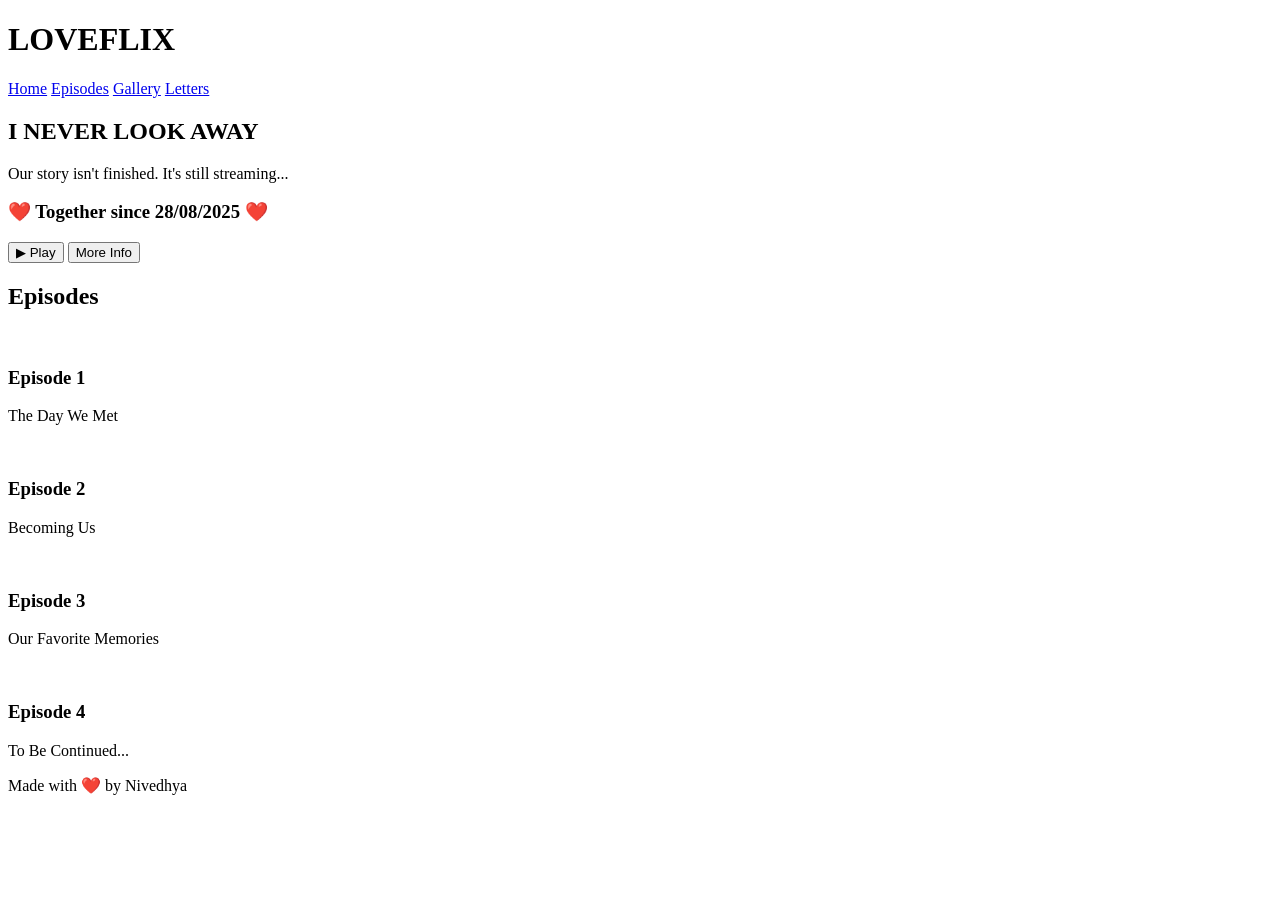
==== index.html @ 0dea814a "Rename !DOCTYPE html.txt to index.html" ====
<!DOCTYPE html>
<html lang="en">
<head>
    <meta charset="UTF-8">
    <meta name="viewport" content="width=device-width, initial-scale=1.0">
    <title>LOVEFLIX</title>

    <link rel="stylesheet" href="style.css">

    <link href="https://fonts.googleapis.com/css2?family=Bebas+Neue&family=Poppins:wght@300;400;600&display=swap" rel="stylesheet">
</head>
<body>

<header>
    <h1 class="logo">LOVEFLIX</h1>

    <nav>
        <a href="#">Home</a>
        <a href="#episodes">Episodes</a>
        <a href="#">Gallery</a>
        <a href="#">Letters</a>
    </nav>
</header>

<section class="hero">

    <div class="overlay"></div>

    <div class="hero-content">
        <h2>I NEVER LOOK AWAY</h2>

        <p>
            Our story isn't finished.
            It's still streaming...
        </p>

        <h3>❤️ Together since 28/08/2025 ❤️</h3>

        <div class="buttons">
            <button class="play">▶ Play</button>
            <button class="info">More Info</button>
        </div>
    </div>

</section>

<section id="episodes">

    <h2>Episodes</h2>

    <div class="episode-container">

        <div class="episode">
            <img src="images/ep1.jpg" alt="">
            <h3>Episode 1</h3>
            <p>The Day We Met</p>
        </div>

        <div class="episode">
            <img src="images/ep2.jpg" alt="">
            <h3>Episode 2</h3>
            <p>Becoming Us</p>
        </div>

        <div class="episode">
            <img src="images/ep3.jpg" alt="">
            <h3>Episode 3</h3>
            <p>Our Favorite Memories</p>
        </div>

        <div class="episode">
            <img src="images/ep4.jpg" alt="">
            <h3>Episode 4</h3>
            <p>To Be Continued...</p>
        </div>

    </div>

</section>

<footer>
    <p>Made with ❤️ by Nivedhya</p>
</footer>

<script src="script.js"></script>

</body>
</html>
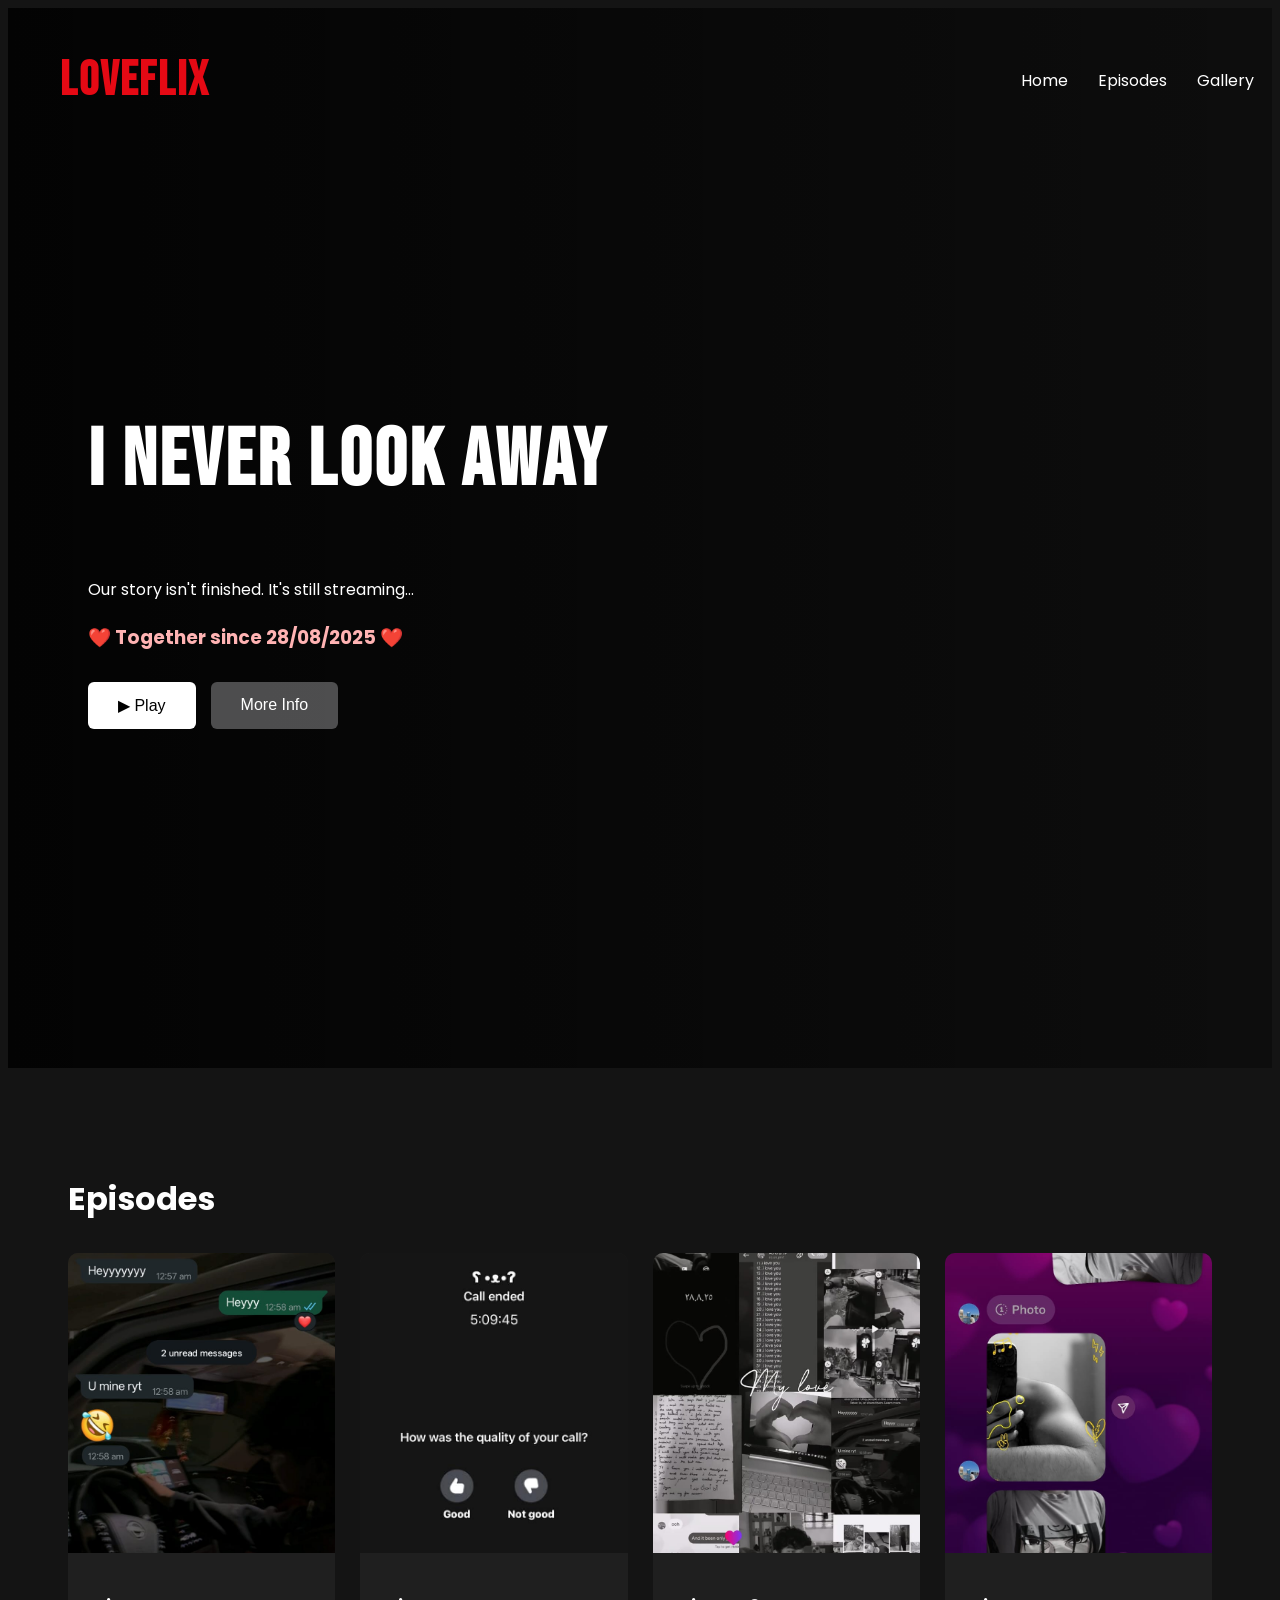
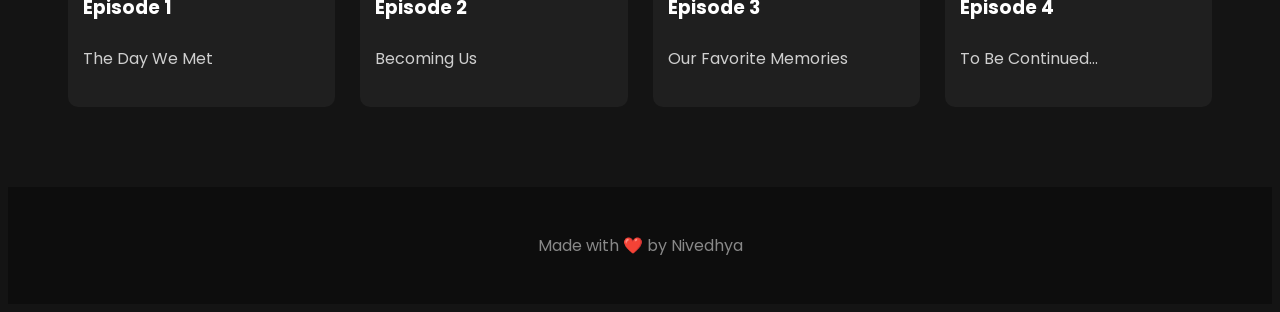
==== commit 15331a13: "Update index.html" ====
--- a/index.html
+++ b/index.html
@@ -51,25 +51,25 @@
     <div class="episode-container">
 
         <div class="episode">
-            <img src="images/ep1.jpg" alt="">
+            <img src="ep1.jpg" alt="">
             <h3>Episode 1</h3>
             <p>The Day We Met</p>
         </div>
 
         <div class="episode">
-            <img src="images/ep2.jpg" alt="">
+            <img src="ep2.jpg" alt="">
             <h3>Episode 2</h3>
             <p>Becoming Us</p>
         </div>
 
         <div class="episode">
-            <img src="images/ep3.jpg" alt="">
+            <img src="ep3.jpg" alt="">
             <h3>Episode 3</h3>
             <p>Our Favorite Memories</p>
         </div>
 
         <div class="episode">
-            <img src="images/ep4.jpg" alt="">
+            <img src="ep4.jpg" alt="">
             <h3>Episode 4</h3>
             <p>To Be Continued...</p>
         </div>
--- a/style.css
+++ b/style.css
@@ -0,0 +1,224 @@
+{
+    margin:0;
+    padding:0;
+    box-sizing:border-box;
+    scroll-behavior:smooth;
+}
+
+body{
+    background:#141414;
+    color:white;
+    font-family:'Poppins',sans-serif;
+}
+
+/* Header */
+
+header{
+    position:fixed;
+    top:0;
+    left:0;
+    width:100%;
+    padding:20px 60px;
+    display:flex;
+    justify-content:space-between;
+    align-items:center;
+    z-index:1000;
+    transition:.3s;
+}
+
+header.scrolled{
+    background:#111;
+}
+
+.logo{
+    color:#E50914;
+    font-family:'Bebas Neue',sans-serif;
+    font-size:3rem;
+    letter-spacing:2px;
+}
+
+nav{
+    display:flex;
+    gap:30px;
+}
+
+nav a{
+    color:white;
+    text-decoration:none;
+    transition:.3s;
+}
+
+nav a:hover{
+    color:#E50914;
+}
+
+/* Hero */
+
+.hero{
+    height:100vh;
+    background:url("images/background.jpg") center/cover no-repeat;
+    position:relative;
+    display:flex;
+    align-items:center;
+    padding:80px;
+}
+
+.overlay{
+    position:absolute;
+    inset:0;
+    background:linear-gradient(
+        to right,
+        rgba(0,0,0,.85),
+        rgba(0,0,0,.35)
+    );
+}
+
+.hero-content{
+    position:relative;
+    max-width:650px;
+    z-index:10;
+}
+
+.hero h2{
+    font-size:5rem;
+    font-family:'Bebas Neue',sans-serif;
+    letter-spacing:3px;
+}
+
+.hero p{
+    margin:20px 0;
+    line-height:1.7;
+}
+
+.hero h3{
+    color:#ffb3b3;
+    margin-bottom:30px;
+}
+
+.buttons{
+    display:flex;
+    gap:15px;
+}
+
+button{
+    padding:14px 30px;
+    border:none;
+    border-radius:6px;
+    cursor:pointer;
+    font-size:1rem;
+    transition:.3s;
+}
+
+.play{
+    background:white;
+    color:black;
+}
+
+.play:hover{
+    transform:scale(1.05);
+}
+
+.info{
+    background:rgba(109,109,110,.7);
+    color:white;
+}
+
+.info:hover{
+    background:rgba(109,109,110,1);
+}
+
+/* Episodes */
+
+#episodes{
+    padding:80px 60px;
+}
+
+#episodes h2{
+    margin-bottom:30px;
+    font-size:2rem;
+}
+
+.episode-container{
+    display:grid;
+    grid-template-columns:repeat(auto-fit,minmax(220px,1fr));
+    gap:25px;
+}
+
+.episode{
+    background:#1f1f1f;
+    border-radius:10px;
+    overflow:hidden;
+    cursor:pointer;
+
+    opacity:0;
+    transform:translateY(40px);
+
+    transition:.5s;
+}
+
+.episode.show{
+    opacity:1;
+    transform:translateY(0);
+}
+
+.episode:hover{
+    transform:scale(1.05);
+}
+
+.episode img{
+    width:100%;
+    height:300px;
+    object-fit:cover;
+}
+
+.episode h3{
+    padding:15px 15px 5px;
+}
+
+.episode p{
+    padding:0 15px 20px;
+    color:#cfcfcf;
+}
+
+/* Footer */
+
+footer{
+    text-align:center;
+    padding:30px;
+    background:#0d0d0d;
+    color:#888;
+}
+
+/* Mobile */
+
+@media(max-width:768px){
+
+header{
+    padding:20px;
+}
+
+nav{
+    display:none;
+}
+
+.hero{
+    padding:30px;
+}
+
+.hero h2{
+    font-size:3rem;
+}
+
+.buttons{
+    flex-direction:column;
+}
+
+button{
+    width:100%;
+}
+
+#episodes{
+    padding:50px 20px;
+}
+
+}
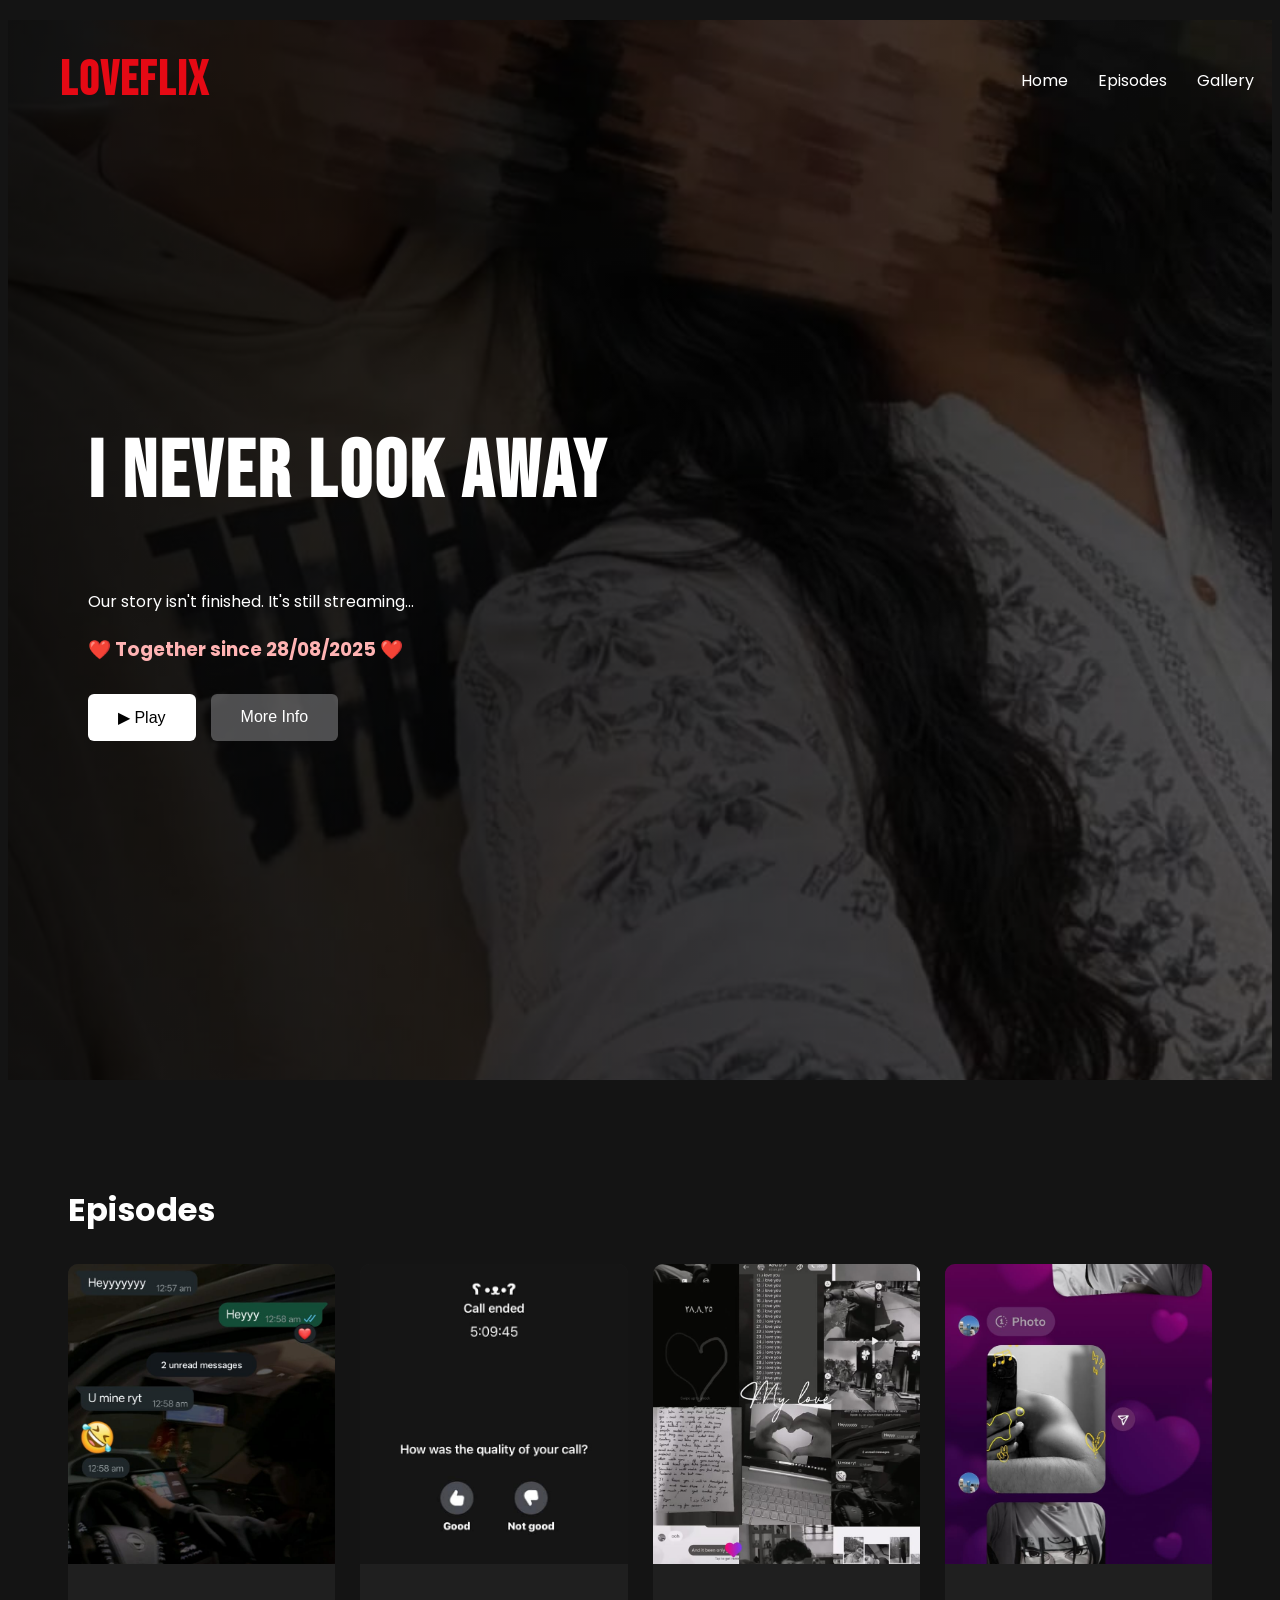
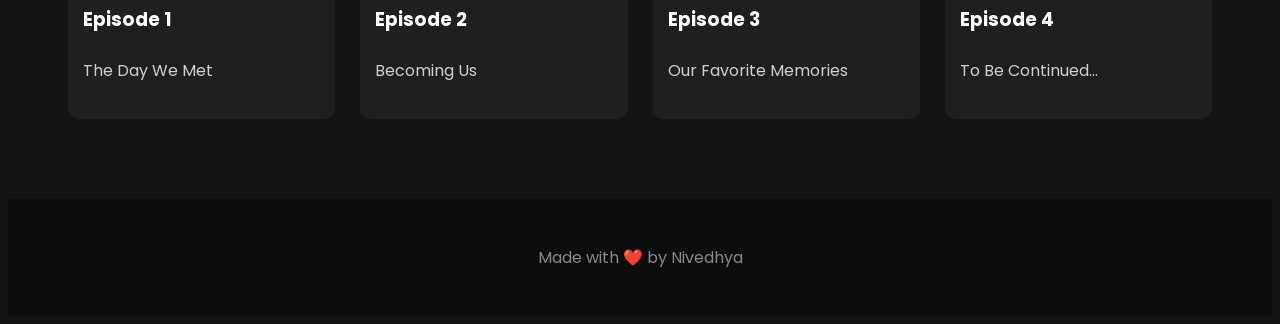
==== commit 59860479: "Update index.html" ====
--- a/index.html
+++ b/index.html
@@ -10,7 +10,7 @@
     <link href="https://fonts.googleapis.com/css2?family=Bebas+Neue&family=Poppins:wght@300;400;600&display=swap" rel="stylesheet">
 </head>
 <body>
-
+<h2 id="welcome"></h2>
 <header>
     <h1 class="logo">LOVEFLIX</h1>
 
--- a/style.css
+++ b/style.css
@@ -56,7 +56,7 @@
 
 .hero{
     height:100vh;
-    background:url("images/background.jpg") center/cover no-repeat;
+    background:url("backgroundjpg.jpg") center/cover no-repeat;
     position:relative;
     display:flex;
     align-items:center;
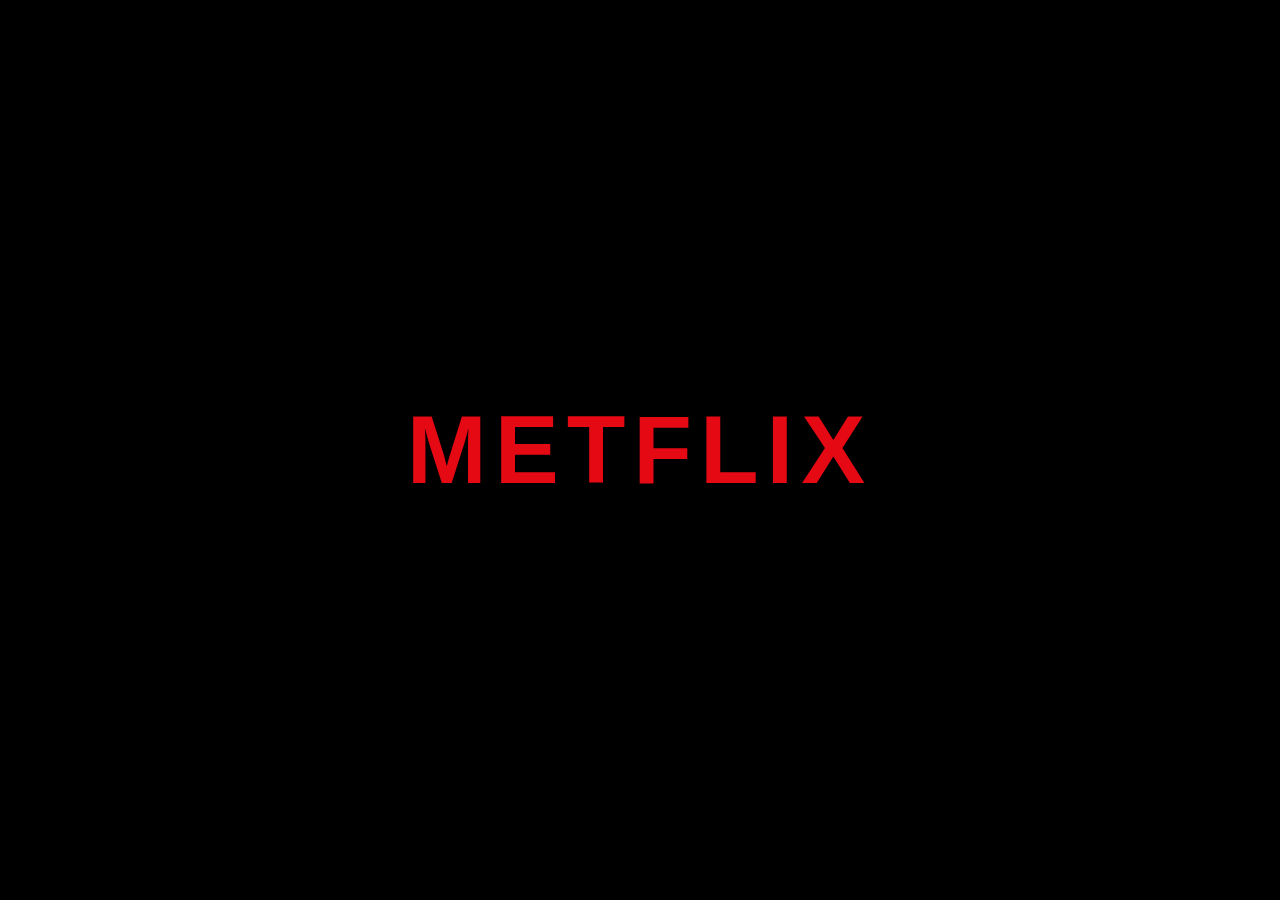
==== commit 7dd41282: "Rename intro.html to index.html" ====
--- a/index.html
+++ b/index.html
@@ -1,88 +1,66 @@
-<!DOCTYPE html>
-<html lang="en">
-<head>
-    <meta charset="UTF-8">
-    <meta name="viewport" content="width=device-width, initial-scale=1.0">
-    <title>LOVEFLIX</title>
-
-    <link rel="stylesheet" href="style.css">
-
-    <link href="https://fonts.googleapis.com/css2?family=Bebas+Neue&family=Poppins:wght@300;400;600&display=swap" rel="stylesheet">
-</head>
-<body>
-<h2 id="welcome"></h2>
-<header>
-    <h1 class="logo">LOVEFLIX</h1>
-
-    <nav>
-        <a href="#">Home</a>
-        <a href="#episodes">Episodes</a>
-        <a href="#">Gallery</a>
-        <a href="#">Letters</a>
-    </nav>
-</header>
-
-<section class="hero">
-
-    <div class="overlay"></div>
-
-    <div class="hero-content">
-        <h2>I NEVER LOOK AWAY</h2>
-
-        <p>
-            Our story isn't finished.
-            It's still streaming...
-        </p>
-
-        <h3>❤️ Together since 28/08/2025 ❤️</h3>
-
-        <div class="buttons">
-            <button class="play">▶ Play</button>
-            <button class="info">More Info</button>
-        </div>
-    </div>
-
-</section>
-
-<section id="episodes">
-
-    <h2>Episodes</h2>
-
-    <div class="episode-container">
-
-        <div class="episode">
-            <img src="ep1.jpg" alt="">
-            <h3>Episode 1</h3>
-            <p>The Day We Met</p>
-        </div>
-
-        <div class="episode">
-            <img src="ep2.jpg" alt="">
-            <h3>Episode 2</h3>
-            <p>Becoming Us</p>
-        </div>
-
-        <div class="episode">
-            <img src="ep3.jpg" alt="">
-            <h3>Episode 3</h3>
-            <p>Our Favorite Memories</p>
-        </div>
-
-        <div class="episode">
-            <img src="ep4.jpg" alt="">
-            <h3>Episode 4</h3>
-            <p>To Be Continued...</p>
-        </div>
-
-    </div>
-
-</section>
-
-<footer>
-    <p>Made with ❤️ by Nivedhya</p>
-</footer>
-
-<script src="script.js"></script>
-
-</body>
-</html>
+<!DOCTYPE html>
+<html>
+<head>
+<meta charset="UTF-8">
+<title>METFLIX</title>
+
+<style>
+
+body{
+margin:0;
+background:#000;
+display:flex;
+justify-content:center;
+align-items:center;
+height:100vh;
+overflow:hidden;
+font-family:Arial,sans-serif;
+}
+
+.logo{
+font-size:6rem;
+font-weight:900;
+color:#E50914;
+letter-spacing:8px;
+animation:intro 2.5s ease;
+}
+
+@keyframes intro{
+
+0%{
+opacity:0;
+transform:scale(1.6);
+}
+
+50%{
+opacity:1;
+}
+
+100%{
+opacity:1;
+transform:scale(1);
+}
+
+}
+
+</style>
+
+</head>
+
+<body>
+
+<div class="logo">METFLIX</div>
+
+<script>
+
+setTimeout(function(){
+
+window.location.href="profiles.html";
+
+},2500);
+
+</script>
+
+</body>
+
+</html>
